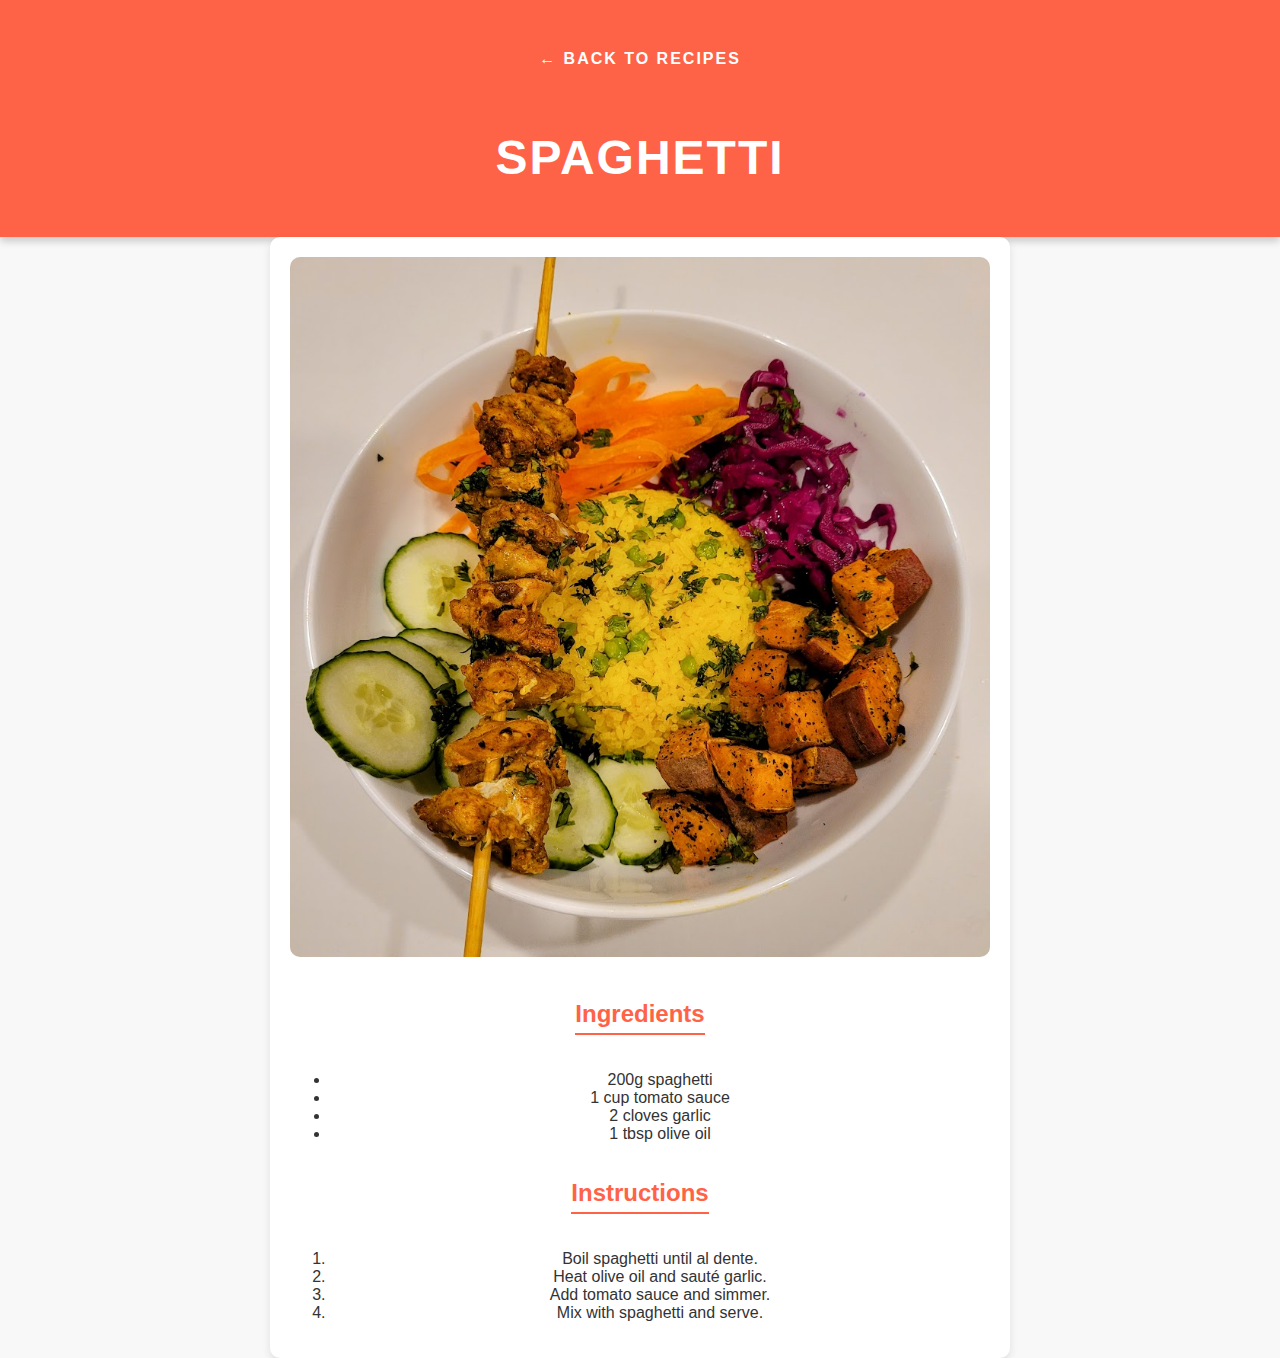
==== recipes/chicken-shawarma-bowl.html @ eb6e4bc2 "fix misspellings" ====
<!DOCTYPE html>
<html lang="en">

<head>
    <meta charset="UTF-8">
    <meta name="viewport" content="width=device-width, initial-scale=1.0">
    <title>Chicken Shawarma Bowl Recipe</title>
    <link rel="stylesheet" href="../style.css">
</head>

<body>
    <header>
        <a href="../index.html" class="back-link">← Back to Recipes</a>
        <h1>Spaghetti</h1>
    </header>

    <main>
        <img src="../images/chicken-shawarma-bowl.jpg" alt="Chicken Shawarma Bowl">
        <h2>Ingredients</h2>
        <ul>
            <li>200g spaghetti</li>
            <li>1 cup tomato sauce</li>
            <li>2 cloves garlic</li>
            <li>1 tbsp olive oil</li>
        </ul>

        <h2>Instructions</h2>
        <ol>
            <li>Boil spaghetti until al dente.</li>
            <li>Heat olive oil and sauté garlic.</li>
            <li>Add tomato sauce and simmer.</li>
            <li>Mix with spaghetti and serve.</li>
        </ol>
    </main>
</body>

</html>
---- style.css ----
/* General Styles */
body {
    font-family: 'Poppins', sans-serif;
    margin: 0;
    padding: 0;
    background: #f8f8f8;
    color: #333;
    text-align: center;
}

/* Header Styling */
header {
    background: #ff6347;
    /* Tomato color */
    color: white;
    padding: 20px;
    font-size: 24px;
    font-weight: bold;
    text-transform: uppercase;
    letter-spacing: 2px;
    box-shadow: 0 4px 8px rgba(0, 0, 0, 0.2);
}

/* Search Bar */
#searchBar {
    width: 80%;
    max-width: 500px;
    padding: 12px;
    margin: 20px auto;
    display: block;
    font-size: 16px;
    border: 2px solid #ddd;
    border-radius: 25px;
    text-align: center;
    outline: none;
    transition: 0.3s;
}

#searchBar:focus {
    border-color: #ff6347;
    box-shadow: 0 0 10px rgba(255, 99, 71, 0.5);
}

/* Recipe Grid */
#recipeGrid {
    display: grid;
    grid-template-columns: repeat(auto-fit, minmax(250px, 1fr));
    gap: 20px;
    padding: 20px;
    max-width: 1000px;
    margin: auto;
}

/* Recipe Cards */
.recipe-item {
    background: white;
    border-radius: 15px;
    overflow: hidden;
    box-shadow: 0 4px 8px rgba(0, 0, 0, 0.1);
    transition: transform 0.3s ease-in-out, box-shadow 0.3s ease-in-out;
    text-decoration: none;
    color: inherit;
}

.recipe-item:hover {
    transform: scale(1.05);
    box-shadow: 0 10px 20px rgba(0, 0, 0, 0.15);
}

.recipe-item img {
    width: 100%;
    height: 180px;
    object-fit: cover;
}

.recipe-item p {
    padding: 15px;
    font-size: 18px;
    font-weight: bold;
}

/* Back Link */
.back-link {
    display: inline-block;
    margin: 20px;
    padding: 10px 15px;
    font-size: 16px;
    color: white;
    background: #ff6347;
    border-radius: 5px;
    text-decoration: none;
    transition: background 0.3s;
}

.back-link:hover {
    background: #e04e3c;
}

/* Recipe Page Styling */
main {
    max-width: 700px;
    margin: auto;
    background: white;
    padding: 20px;
    border-radius: 10px;
    box-shadow: 0 4px 8px rgba(0, 0, 0, 0.1);
}

main img {
    width: 100%;
    border-radius: 10px;
    margin-bottom: 20px;
}

h2 {
    color: #ff6347;
    border-bottom: 2px solid #ff6347;
    padding-bottom: 5px;
    display: inline-block;
}

/* Responsive */
@media (max-width: 768px) {
    #searchBar {
        width: 90%;
    }

    #recipeGrid {
        grid-template-columns: repeat(auto-fit, minmax(180px, 1fr));
    }
}

/* Navigation Bar */
nav {
    background: #ff6347;
    display: flex;
    justify-content: space-between;
    align-items: center;
    padding: 15px 20px;
    box-shadow: 0 4px 8px rgba(0, 0, 0, 0.2);
}

nav .logo {
    font-size: 24px;
    font-weight: bold;
    color: white;
}

nav ul {
    list-style: none;
    margin: 0;
    padding: 0;
    display: flex;
}

nav ul li {
    margin: 0 15px;
}

nav ul li a {
    text-decoration: none;
    color: white;
    font-size: 18px;
    transition: color 0.3s;
}

nav ul li a:hover {
    color: #333;
}

/* Responsive Navbar */
@media (max-width: 768px) {
    nav {
        flex-direction: column;
        text-align: center;
    }

    nav ul {
        flex-direction: column;
        padding-top: 10px;
    }

    nav ul li {
        margin: 5px 0;
    }
}
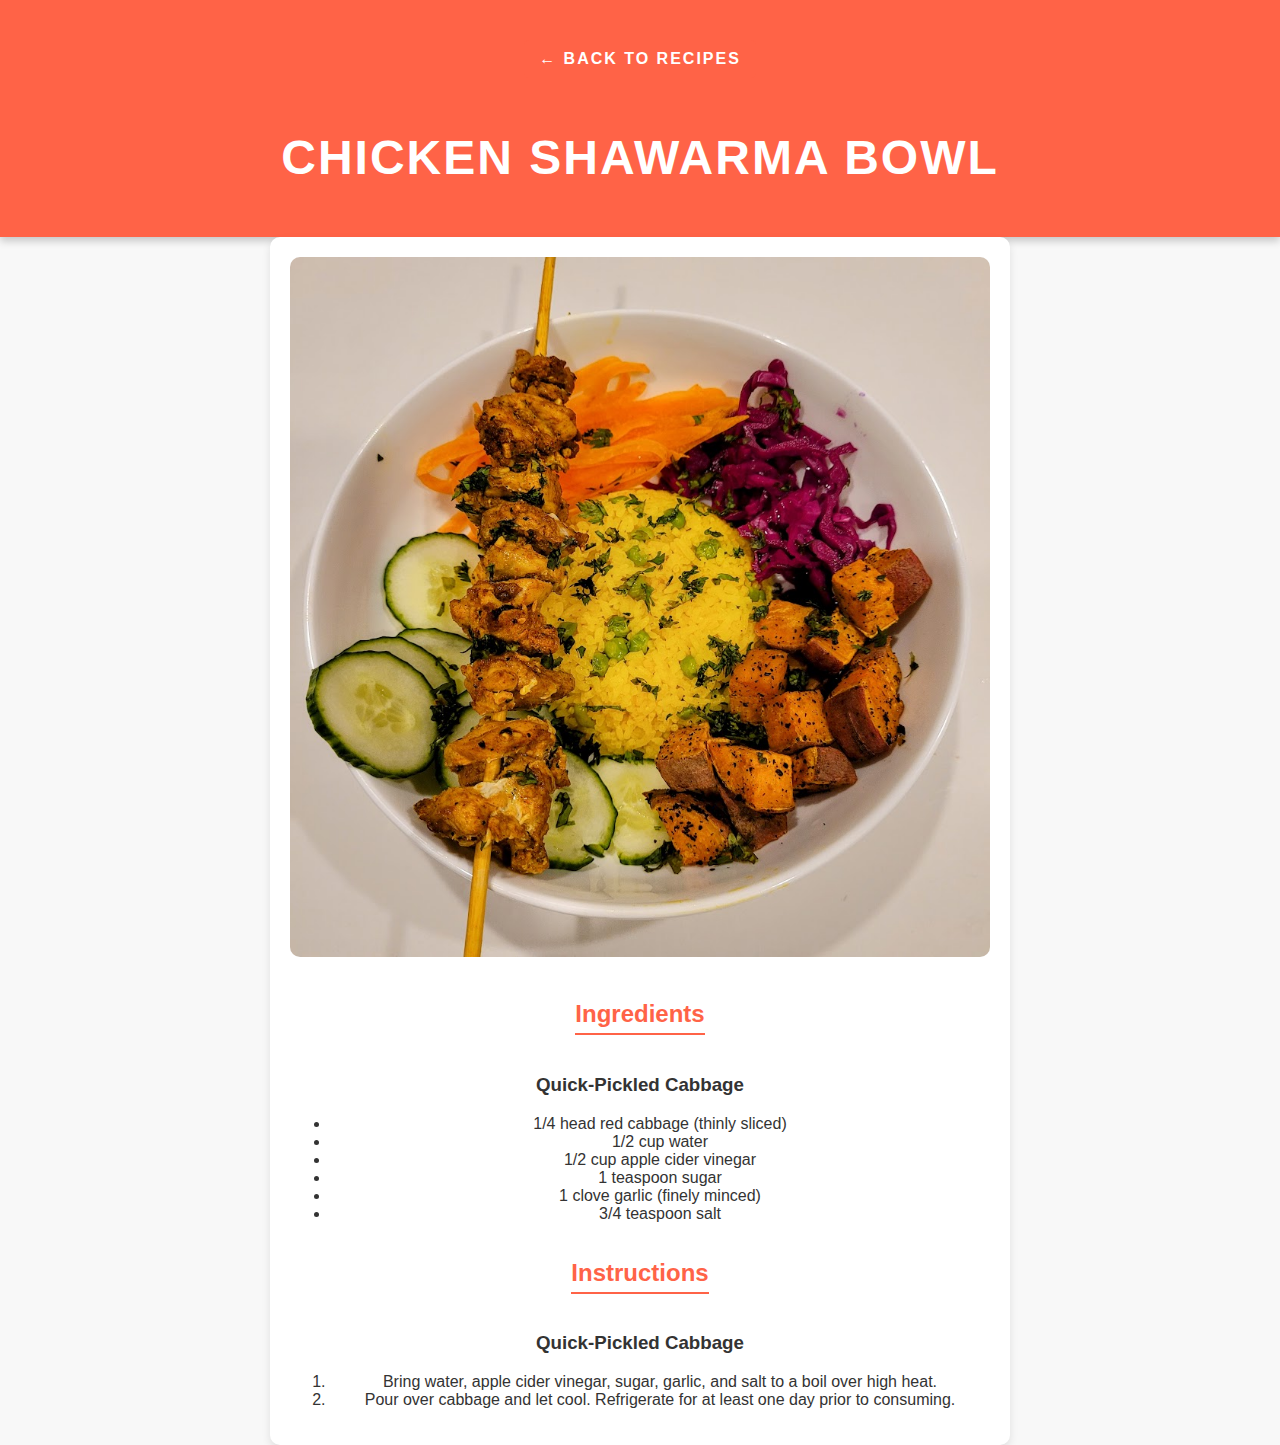
==== commit b75be4fa: "add cabbage" ====
--- a/recipes/chicken-shawarma-bowl.html
+++ b/recipes/chicken-shawarma-bowl.html
@@ -11,25 +11,27 @@
 <body>
     <header>
         <a href="../index.html" class="back-link">← Back to Recipes</a>
-        <h1>Spaghetti</h1>
+        <h1>Chicken Shawarma Bowl</h1>
     </header>
 
     <main>
         <img src="../images/chicken-shawarma-bowl.jpg" alt="Chicken Shawarma Bowl">
         <h2>Ingredients</h2>
+        <h3>Quick-Pickled Cabbage</h3>
         <ul>
-            <li>200g spaghetti</li>
-            <li>1 cup tomato sauce</li>
-            <li>2 cloves garlic</li>
-            <li>1 tbsp olive oil</li>
+            <li>1/4 head red cabbage (thinly sliced)</li>
+            <li>1/2 cup water</li>
+            <li>1/2 cup apple cider vinegar</li>
+            <li>1 teaspoon sugar</li>
+            <li>1 clove garlic (finely minced)</li>
+            <li>3/4 teaspoon salt</li>
         </ul>
 
         <h2>Instructions</h2>
+        <h3>Quick-Pickled Cabbage</h3>
         <ol>
-            <li>Boil spaghetti until al dente.</li>
-            <li>Heat olive oil and sauté garlic.</li>
-            <li>Add tomato sauce and simmer.</li>
-            <li>Mix with spaghetti and serve.</li>
+            <li>Bring water, apple cider vinegar, sugar, garlic, and salt to a boil over high heat.</li>
+            <li>Pour over cabbage and let cool. Refrigerate for at least one day prior to consuming.</li>
         </ol>
     </main>
 </body>
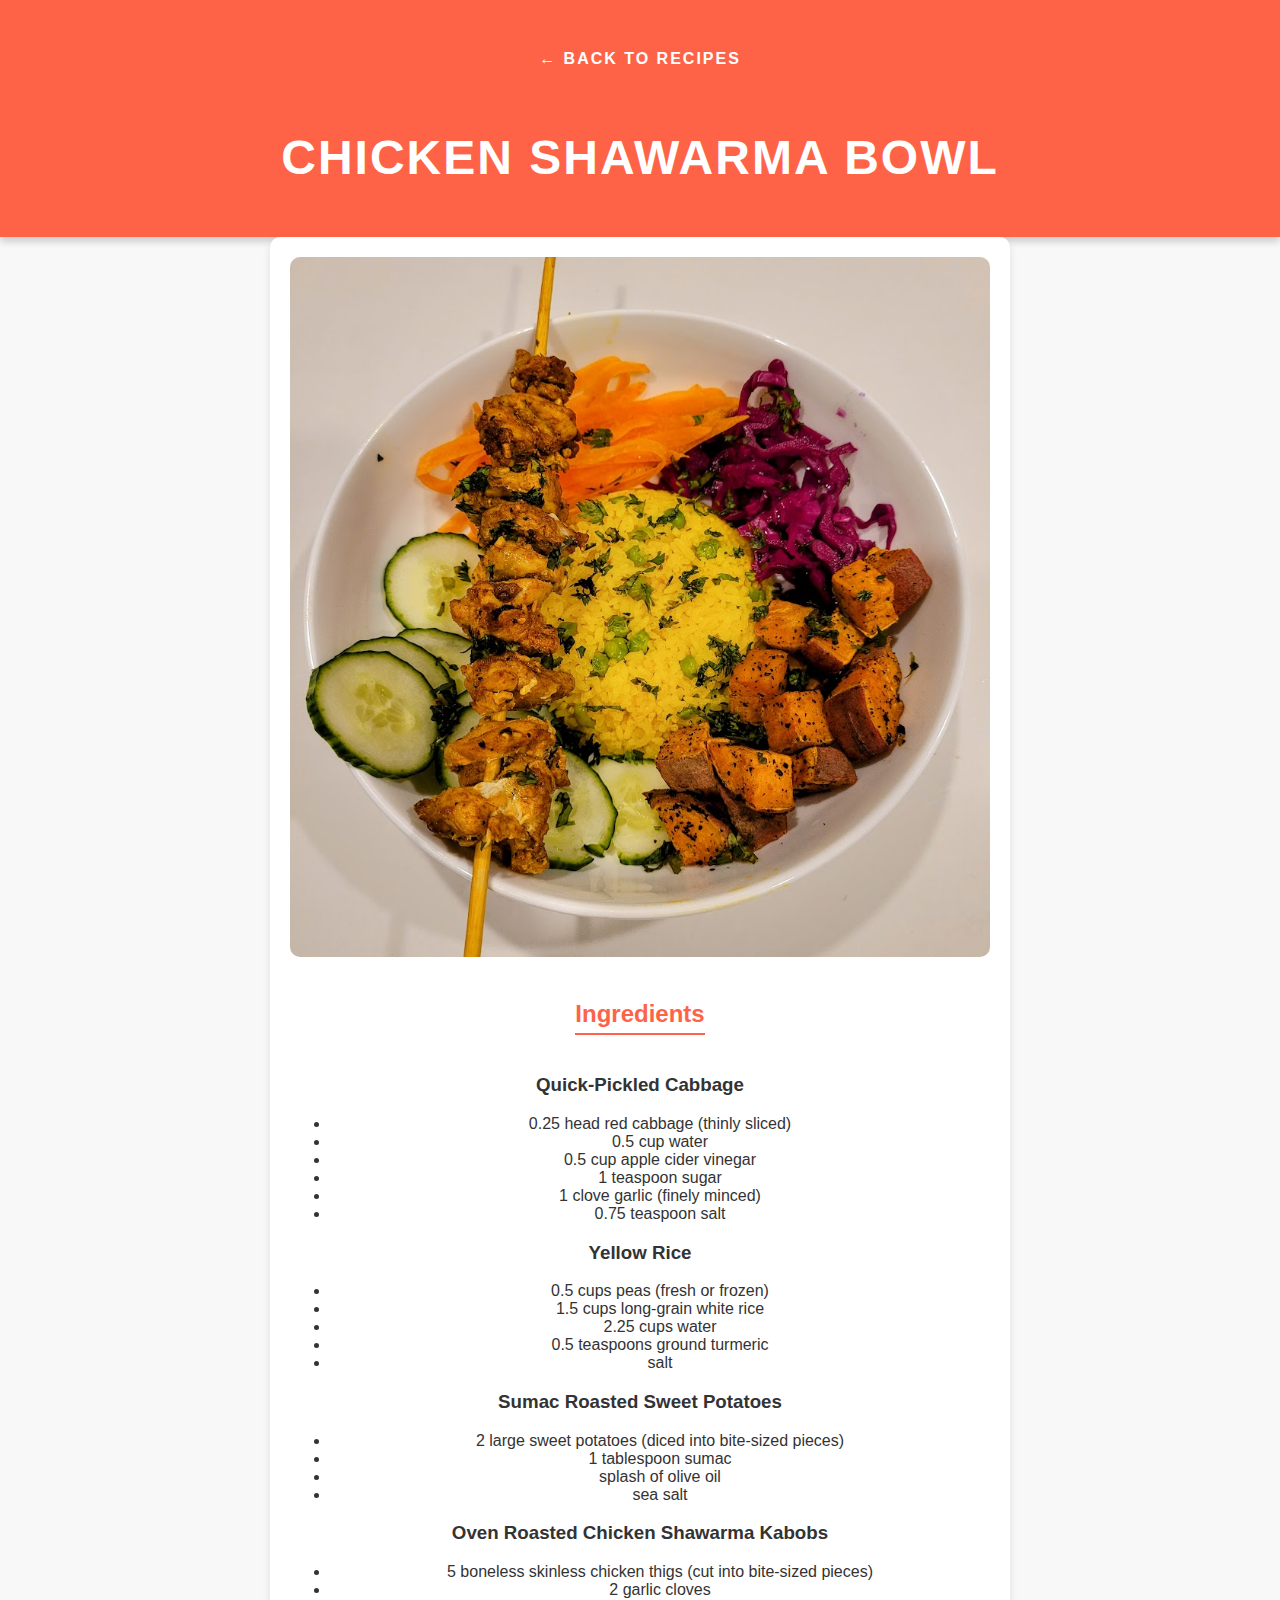
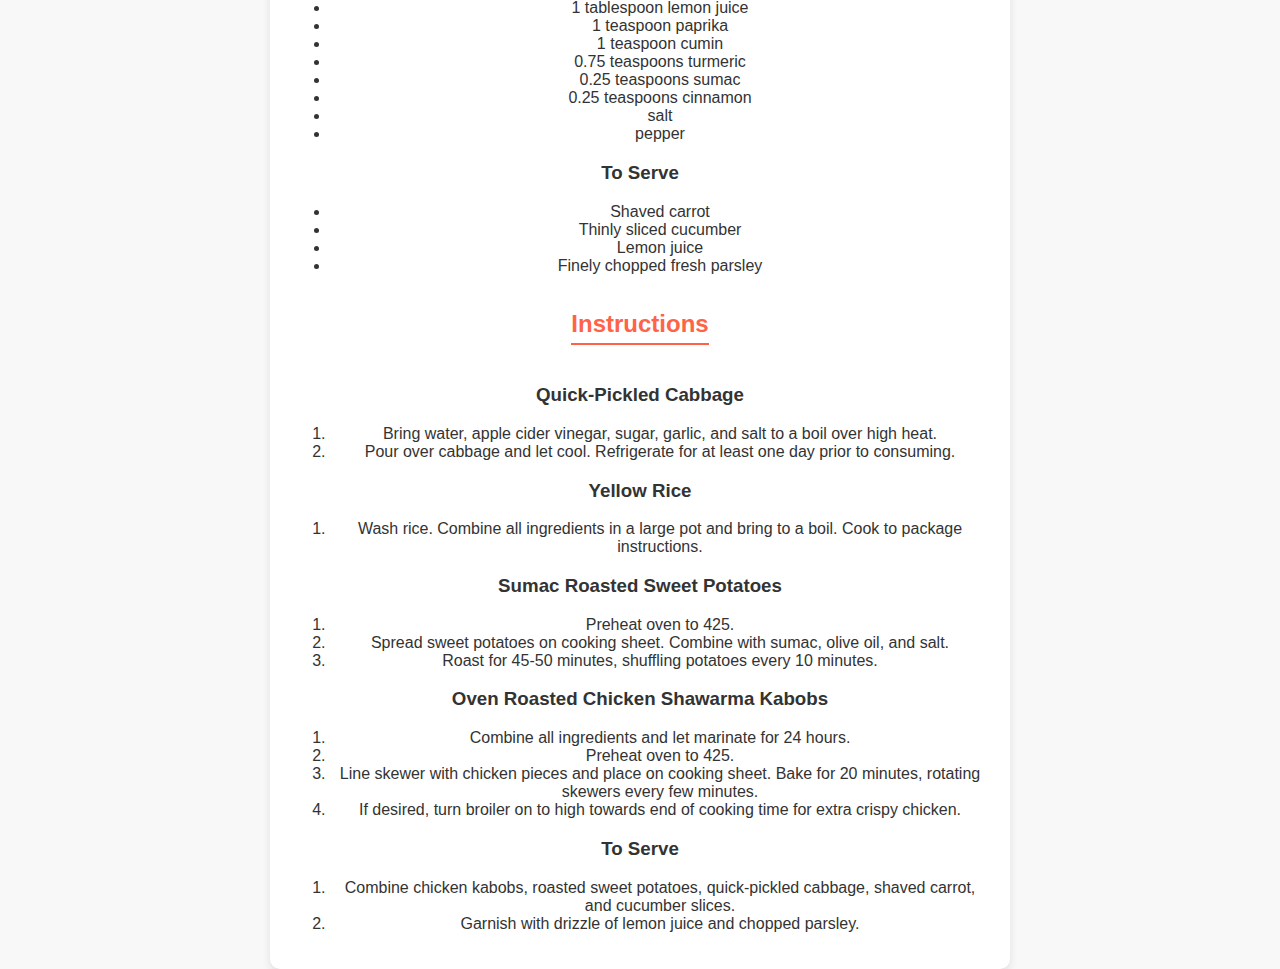
==== commit 4a4789af: "add recipe details" ====
--- a/recipes/chicken-shawarma-bowl.html
+++ b/recipes/chicken-shawarma-bowl.html
@@ -19,12 +19,47 @@
         <h2>Ingredients</h2>
         <h3>Quick-Pickled Cabbage</h3>
         <ul>
-            <li>1/4 head red cabbage (thinly sliced)</li>
-            <li>1/2 cup water</li>
-            <li>1/2 cup apple cider vinegar</li>
+            <li>0.25 head red cabbage (thinly sliced)</li>
+            <li>0.5 cup water</li>
+            <li>0.5 cup apple cider vinegar</li>
             <li>1 teaspoon sugar</li>
             <li>1 clove garlic (finely minced)</li>
-            <li>3/4 teaspoon salt</li>
+            <li>0.75 teaspoon salt</li>
+        </ul>
+        <h3>Yellow Rice</h3>
+        <ul>
+            <li>0.5 cups peas (fresh or frozen)</li>
+            <li>1.5 cups long-grain white rice</li>
+            <li>2.25 cups water</li>
+            <li>0.5 teaspoons ground turmeric</li>
+            <li>salt</li>
+        </ul>
+        <h3>Sumac Roasted Sweet Potatoes</h3>
+        <ul>
+            <li>2 large sweet potatoes (diced into bite-sized pieces)</li>
+            <li>1 tablespoon sumac</li>
+            <li>splash of olive oil</li>
+            <li>sea salt</li>
+        </ul>
+        <h3>Oven Roasted Chicken Shawarma Kabobs</h3>
+        <ul>
+            <li>5 boneless skinless chicken thigs (cut into bite-sized pieces)</li>
+            <li>2 garlic cloves</li>
+            <li>1 tablespoon lemon juice</li>
+            <li>1 teaspoon paprika</li>
+            <li>1 teaspoon cumin</li>
+            <li>0.75 teaspoons turmeric</li>
+            <li>0.25 teaspoons sumac</li>
+            <li>0.25 teaspoons cinnamon</li>
+            <li>salt</li>
+            <li>pepper</li>
+        </ul>
+        <h3>To Serve</h3>
+        <ul>
+            <li>Shaved carrot</li>
+            <li>Thinly sliced cucumber</li>
+            <li>Lemon juice</li>
+            <li>Finely chopped fresh parsley</li>
         </ul>
 
         <h2>Instructions</h2>
@@ -33,6 +68,28 @@
             <li>Bring water, apple cider vinegar, sugar, garlic, and salt to a boil over high heat.</li>
             <li>Pour over cabbage and let cool. Refrigerate for at least one day prior to consuming.</li>
         </ol>
+        <h3>Yellow Rice</h3>
+        <ol>
+            <li>Wash rice. Combine all ingredients in a large pot and bring to a boil. Cook to package instructions.</li>
+        </ol>
+        <h3>Sumac Roasted Sweet Potatoes</h3>
+        <ol>
+            <li>Preheat oven to 425.</li>
+            <li>Spread sweet potatoes on cooking sheet. Combine with sumac, olive oil, and salt.</li>
+            <li>Roast for 45-50 minutes, shuffling potatoes every 10 minutes.</li>
+        </ol>
+        <h3>Oven Roasted Chicken Shawarma Kabobs</h3>
+        <ol>
+            <li>Combine all ingredients and let marinate for 24 hours.</li>
+            <li>Preheat oven to 425.</li>
+            <li>Line skewer with chicken pieces and place on cooking sheet. Bake for 20 minutes, rotating skewers every few minutes.</li>
+            <li>If desired, turn broiler on to high towards end of cooking time for extra crispy chicken.</li>
+        </ol>
+        <h3>To Serve</h3>
+        <ol>
+            <li>Combine chicken kabobs, roasted sweet potatoes, quick-pickled cabbage, shaved carrot, and cucumber slices.</li>
+            <li>Garnish with drizzle of lemon juice and chopped parsley.</li>
+        </ol>
     </main>
 </body>
 
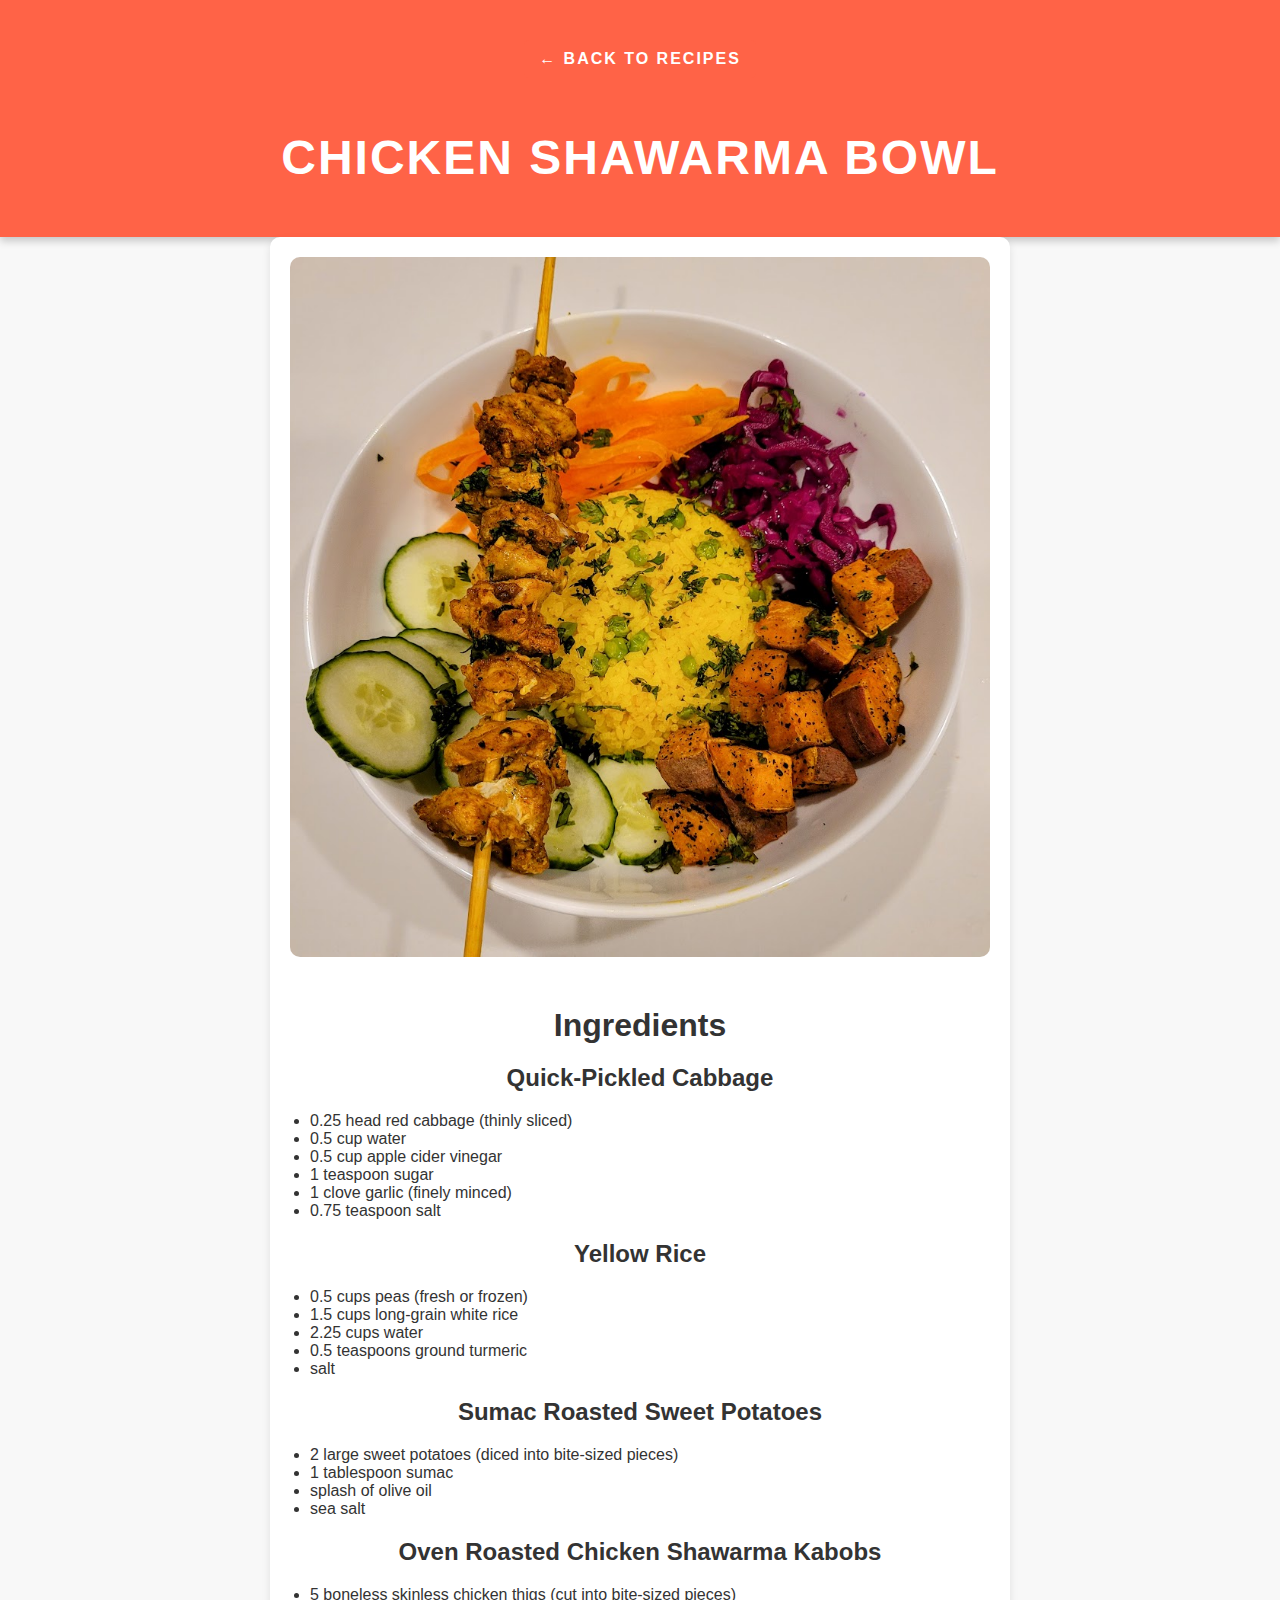
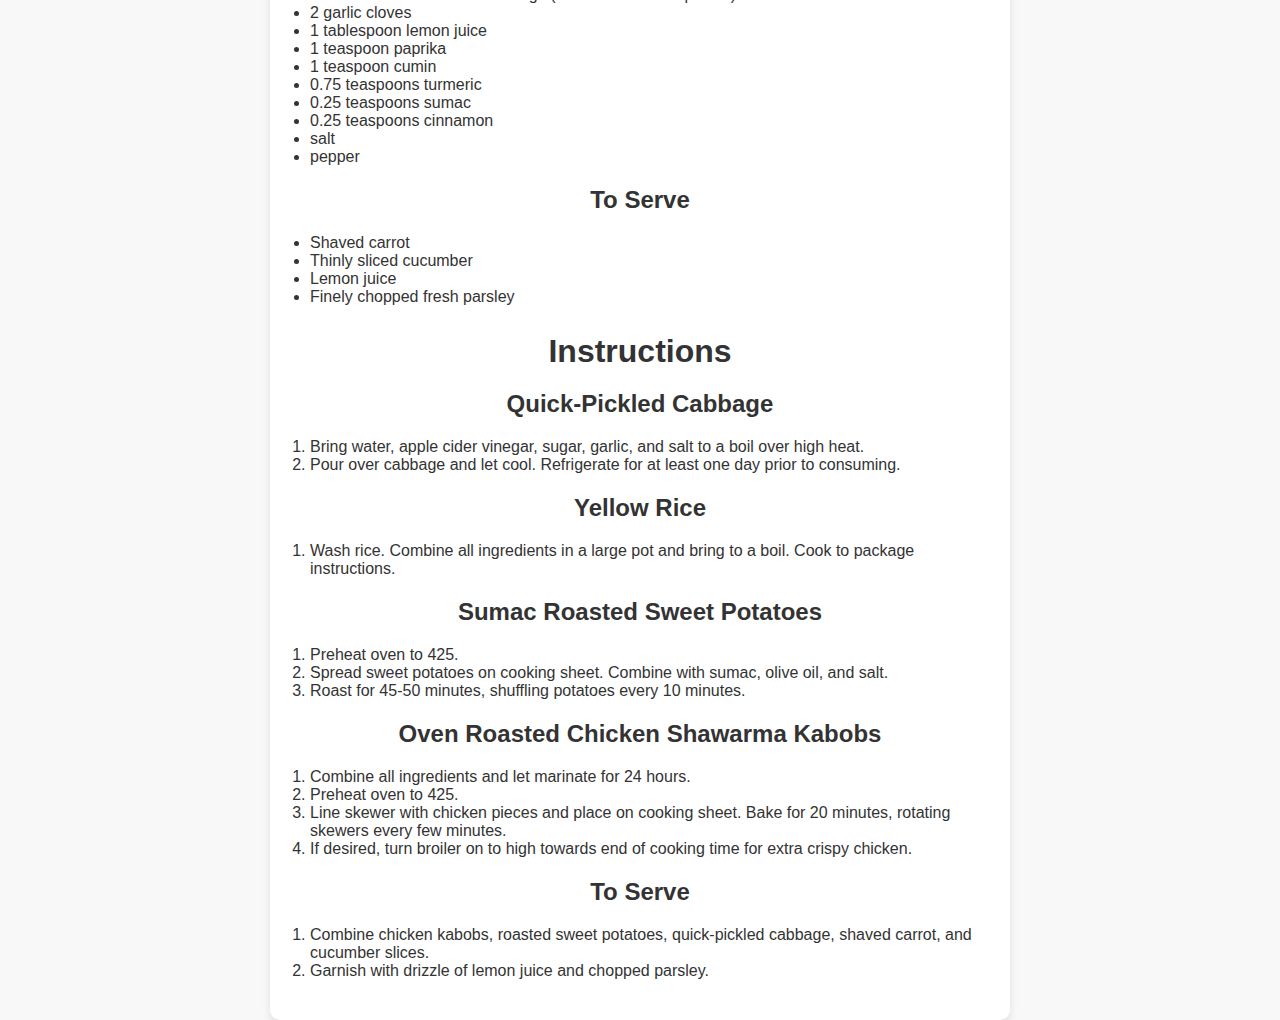
==== commit 4c11ec5d: "add some styling" ====
--- a/recipes/chicken-shawarma-bowl.html
+++ b/recipes/chicken-shawarma-bowl.html
@@ -18,7 +18,7 @@
         <img src="../images/chicken-shawarma-bowl.jpg" alt="Chicken Shawarma Bowl">
         <h2>Ingredients</h2>
         <h3>Quick-Pickled Cabbage</h3>
-        <ul>
+        <ul class="ingredients">
             <li>0.25 head red cabbage (thinly sliced)</li>
             <li>0.5 cup water</li>
             <li>0.5 cup apple cider vinegar</li>
@@ -27,7 +27,7 @@
             <li>0.75 teaspoon salt</li>
         </ul>
         <h3>Yellow Rice</h3>
-        <ul>
+        <ul class="ingredients">
             <li>0.5 cups peas (fresh or frozen)</li>
             <li>1.5 cups long-grain white rice</li>
             <li>2.25 cups water</li>
@@ -35,14 +35,14 @@
             <li>salt</li>
         </ul>
         <h3>Sumac Roasted Sweet Potatoes</h3>
-        <ul>
+        <ul class="ingredients">
             <li>2 large sweet potatoes (diced into bite-sized pieces)</li>
             <li>1 tablespoon sumac</li>
             <li>splash of olive oil</li>
             <li>sea salt</li>
         </ul>
         <h3>Oven Roasted Chicken Shawarma Kabobs</h3>
-        <ul>
+        <ul class="ingredients">
             <li>5 boneless skinless chicken thigs (cut into bite-sized pieces)</li>
             <li>2 garlic cloves</li>
             <li>1 tablespoon lemon juice</li>
@@ -55,7 +55,7 @@
             <li>pepper</li>
         </ul>
         <h3>To Serve</h3>
-        <ul>
+        <ul class="ingredients">
             <li>Shaved carrot</li>
             <li>Thinly sliced cucumber</li>
             <li>Lemon juice</li>
@@ -64,29 +64,29 @@
 
         <h2>Instructions</h2>
         <h3>Quick-Pickled Cabbage</h3>
-        <ol>
+        <ol class="instructions">
             <li>Bring water, apple cider vinegar, sugar, garlic, and salt to a boil over high heat.</li>
             <li>Pour over cabbage and let cool. Refrigerate for at least one day prior to consuming.</li>
         </ol>
         <h3>Yellow Rice</h3>
-        <ol>
+        <ol class="instructions">
             <li>Wash rice. Combine all ingredients in a large pot and bring to a boil. Cook to package instructions.</li>
         </ol>
         <h3>Sumac Roasted Sweet Potatoes</h3>
-        <ol>
+        <ol class="instructions">
             <li>Preheat oven to 425.</li>
             <li>Spread sweet potatoes on cooking sheet. Combine with sumac, olive oil, and salt.</li>
             <li>Roast for 45-50 minutes, shuffling potatoes every 10 minutes.</li>
         </ol>
         <h3>Oven Roasted Chicken Shawarma Kabobs</h3>
-        <ol>
+        <ol class="instructions">
             <li>Combine all ingredients and let marinate for 24 hours.</li>
             <li>Preheat oven to 425.</li>
             <li>Line skewer with chicken pieces and place on cooking sheet. Bake for 20 minutes, rotating skewers every few minutes.</li>
             <li>If desired, turn broiler on to high towards end of cooking time for extra crispy chicken.</li>
         </ol>
         <h3>To Serve</h3>
-        <ol>
+        <ol class="instructions">
             <li>Combine chicken kabobs, roasted sweet potatoes, quick-pickled cabbage, shaved carrot, and cucumber slices.</li>
             <li>Garnish with drizzle of lemon juice and chopped parsley.</li>
         </ol>
--- a/style.css
+++ b/style.css
@@ -112,11 +112,35 @@
     margin-bottom: 20px;
 }
 
+/* Style for the ingredients list */
+.ingredients {
+    text-align: left;
+    margin: 20px 0;
+    padding-left: 20px;
+    /* Optional: Adds padding to the left */
+}
+
+/* Style for the instructions list */
+.instructions {
+    text-align: left;
+    margin: 20px 0;
+    padding-left: 20px;
+    /* Optional: Adds padding to the left */
+}
+
+/* Optional: Styling for the recipe title */
 h2 {
-    color: #ff6347;
-    border-bottom: 2px solid #ff6347;
-    padding-bottom: 5px;
-    display: inline-block;
+    text-align: center;
+    /* You can adjust this based on your design */
+    font-size: 2em;
+    margin-bottom: 20px;
+}
+
+/* Optional: Styling for the headings */
+h3 {
+    font-size: 1.5em;
+    margin-top: 20px;
+    margin-bottom: 10px;
 }
 
 /* Responsive */
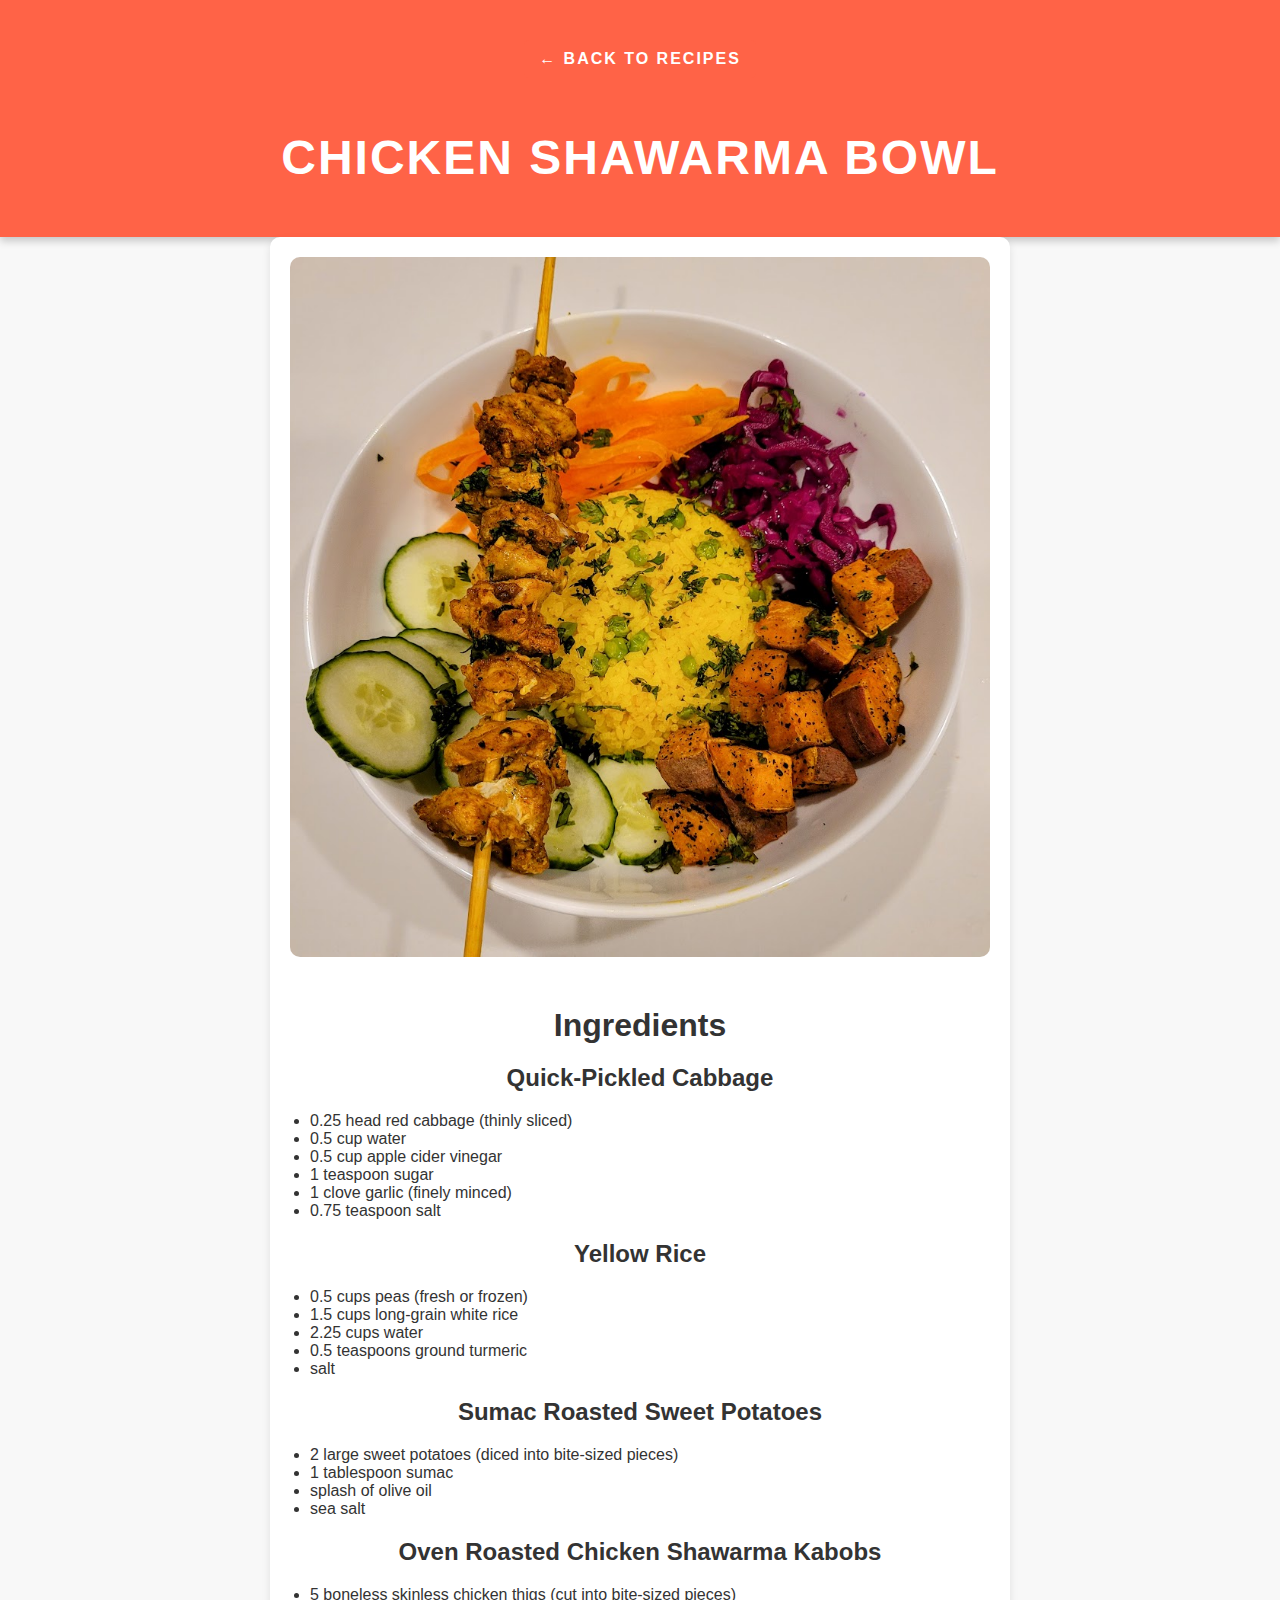
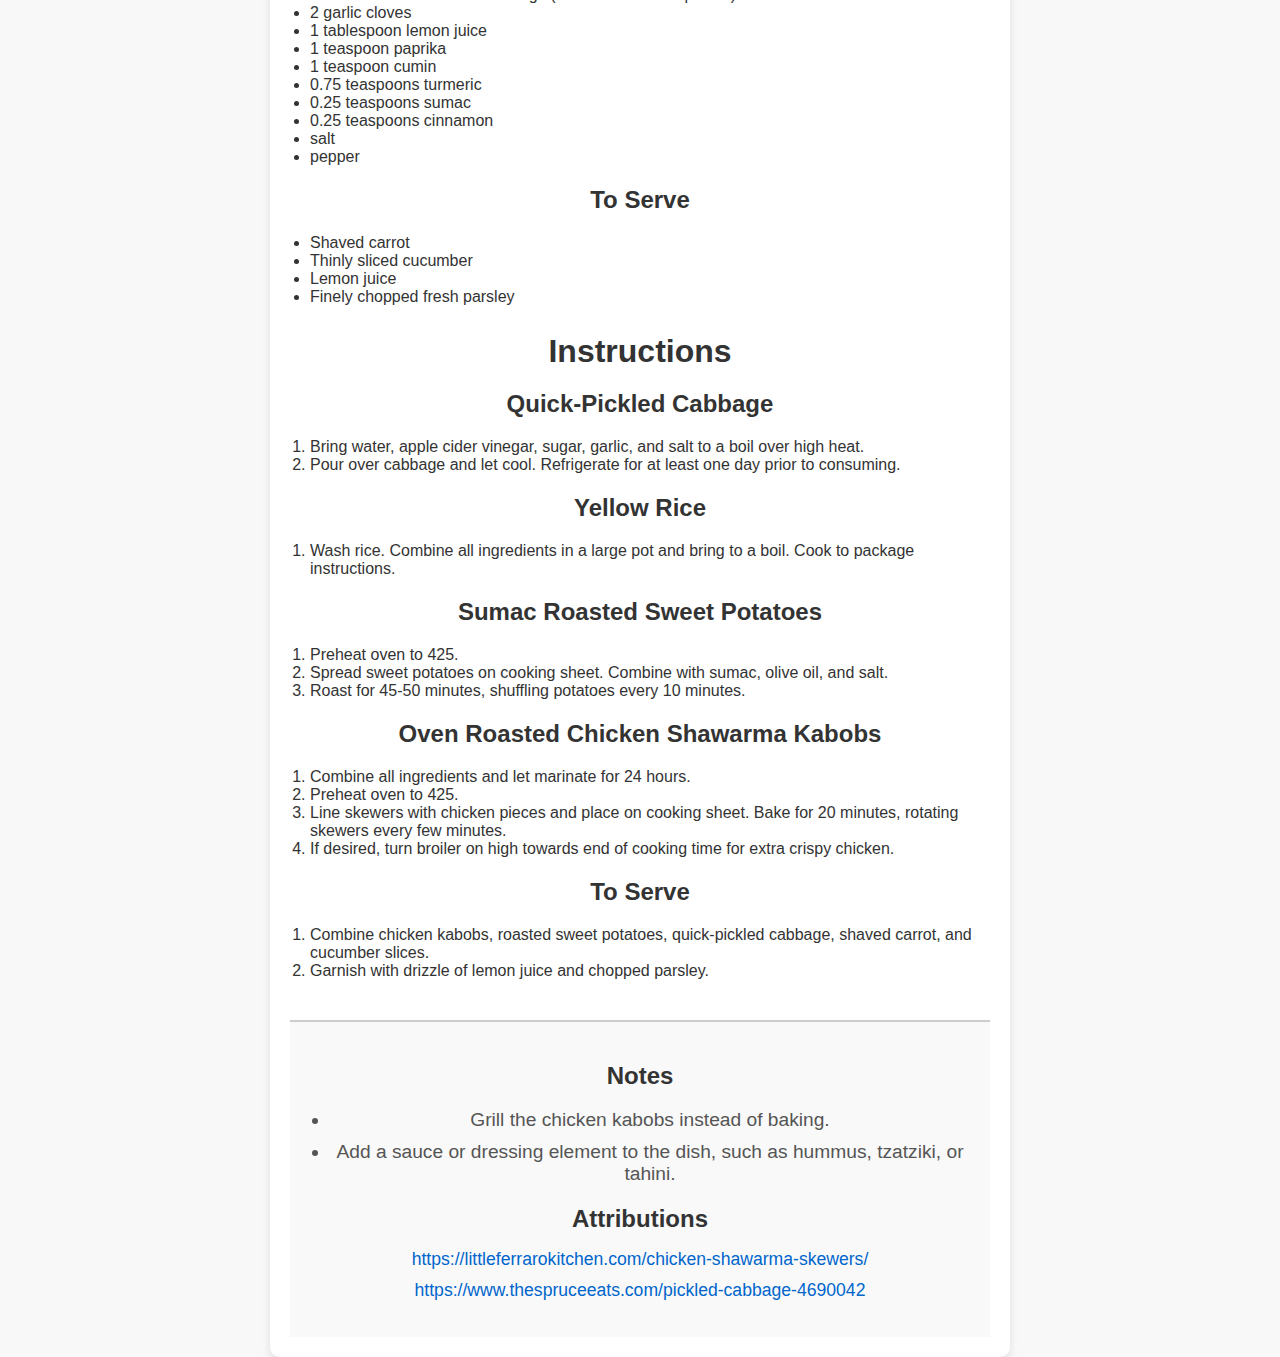
==== commit c902f63d: "add footer section" ====
--- a/recipes/chicken-shawarma-bowl.html
+++ b/recipes/chicken-shawarma-bowl.html
@@ -82,14 +82,28 @@
         <ol class="instructions">
             <li>Combine all ingredients and let marinate for 24 hours.</li>
             <li>Preheat oven to 425.</li>
-            <li>Line skewer with chicken pieces and place on cooking sheet. Bake for 20 minutes, rotating skewers every few minutes.</li>
-            <li>If desired, turn broiler on to high towards end of cooking time for extra crispy chicken.</li>
+            <li>Line skewers with chicken pieces and place on cooking sheet. Bake for 20 minutes, rotating skewers every few minutes.</li>
+            <li>If desired, turn broiler on high towards end of cooking time for extra crispy chicken.</li>
         </ol>
         <h3>To Serve</h3>
         <ol class="instructions">
             <li>Combine chicken kabobs, roasted sweet potatoes, quick-pickled cabbage, shaved carrot, and cucumber slices.</li>
             <li>Garnish with drizzle of lemon juice and chopped parsley.</li>
         </ol>
+
+        <section class="recipe-footer">
+            <h3>Notes</h3>
+            <ul class="tips-list">
+                <li>Grill the chicken kabobs instead of baking.</li>
+                <li>Add a sauce or dressing element to the dish, such as hummus, tzatziki, or tahini.</li>
+            </ul>
+        
+            <h3>Attributions</h3>
+            <ul class="attributions">
+                <li><a href="https://littleferrarokitchen.com/chicken-shawarma-skewers/">https://littleferrarokitchen.com/chicken-shawarma-skewers/</a></li>
+                <li><a href="https://www.thespruceeats.com/pickled-cabbage-4690042">https://www.thespruceeats.com/pickled-cabbage-4690042</a></li>
+            </ul>
+        </section>
     </main>
 </body>
 
--- a/style.css
+++ b/style.css
@@ -207,4 +207,66 @@
     nav ul li {
         margin: 5px 0;
     }
+}
+
+/* General styling for the footer section */
+.recipe-footer {
+    margin-top: 40px;
+    padding: 20px;
+    background-color: #f9f9f9;
+    /* Light background color for distinction */
+    border-top: 2px solid #ccc;
+    /* Optional border to separate from the rest of the page */
+}
+
+/* Styling for the Notes section */
+.recipe-footer h3 {
+    font-size: 1.5em;
+    color: #333;
+    margin-bottom: 10px;
+}
+
+.recipe-footer p {
+    font-size: 1.2em;
+    color: #666;
+    line-height: 1.5;
+}
+
+/* Styling for the Attributions section */
+.attributions {
+    list-style-type: none;
+    /* Remove default bullets */
+    padding-left: 0;
+}
+
+.attributions li {
+    font-size: 1.1em;
+    color: #333;
+    margin-bottom: 10px;
+}
+
+.attributions a {
+    color: #0066cc;
+    /* Blue color for links */
+    text-decoration: none;
+}
+
+.attributions a:hover {
+    text-decoration: underline;
+    /* Underline on hover */
+}
+
+/* Styling for the Tips list */
+.tips-list {
+    list-style-type: disc;
+    /* Adds bullet points */
+    padding-left: 20px;
+    /* Adds indentation to the list */
+    font-size: 1.2em;
+    color: #555;
+}
+
+.tips-list li {
+    margin-bottom: 10px;
+    /* Space between each list item */
 }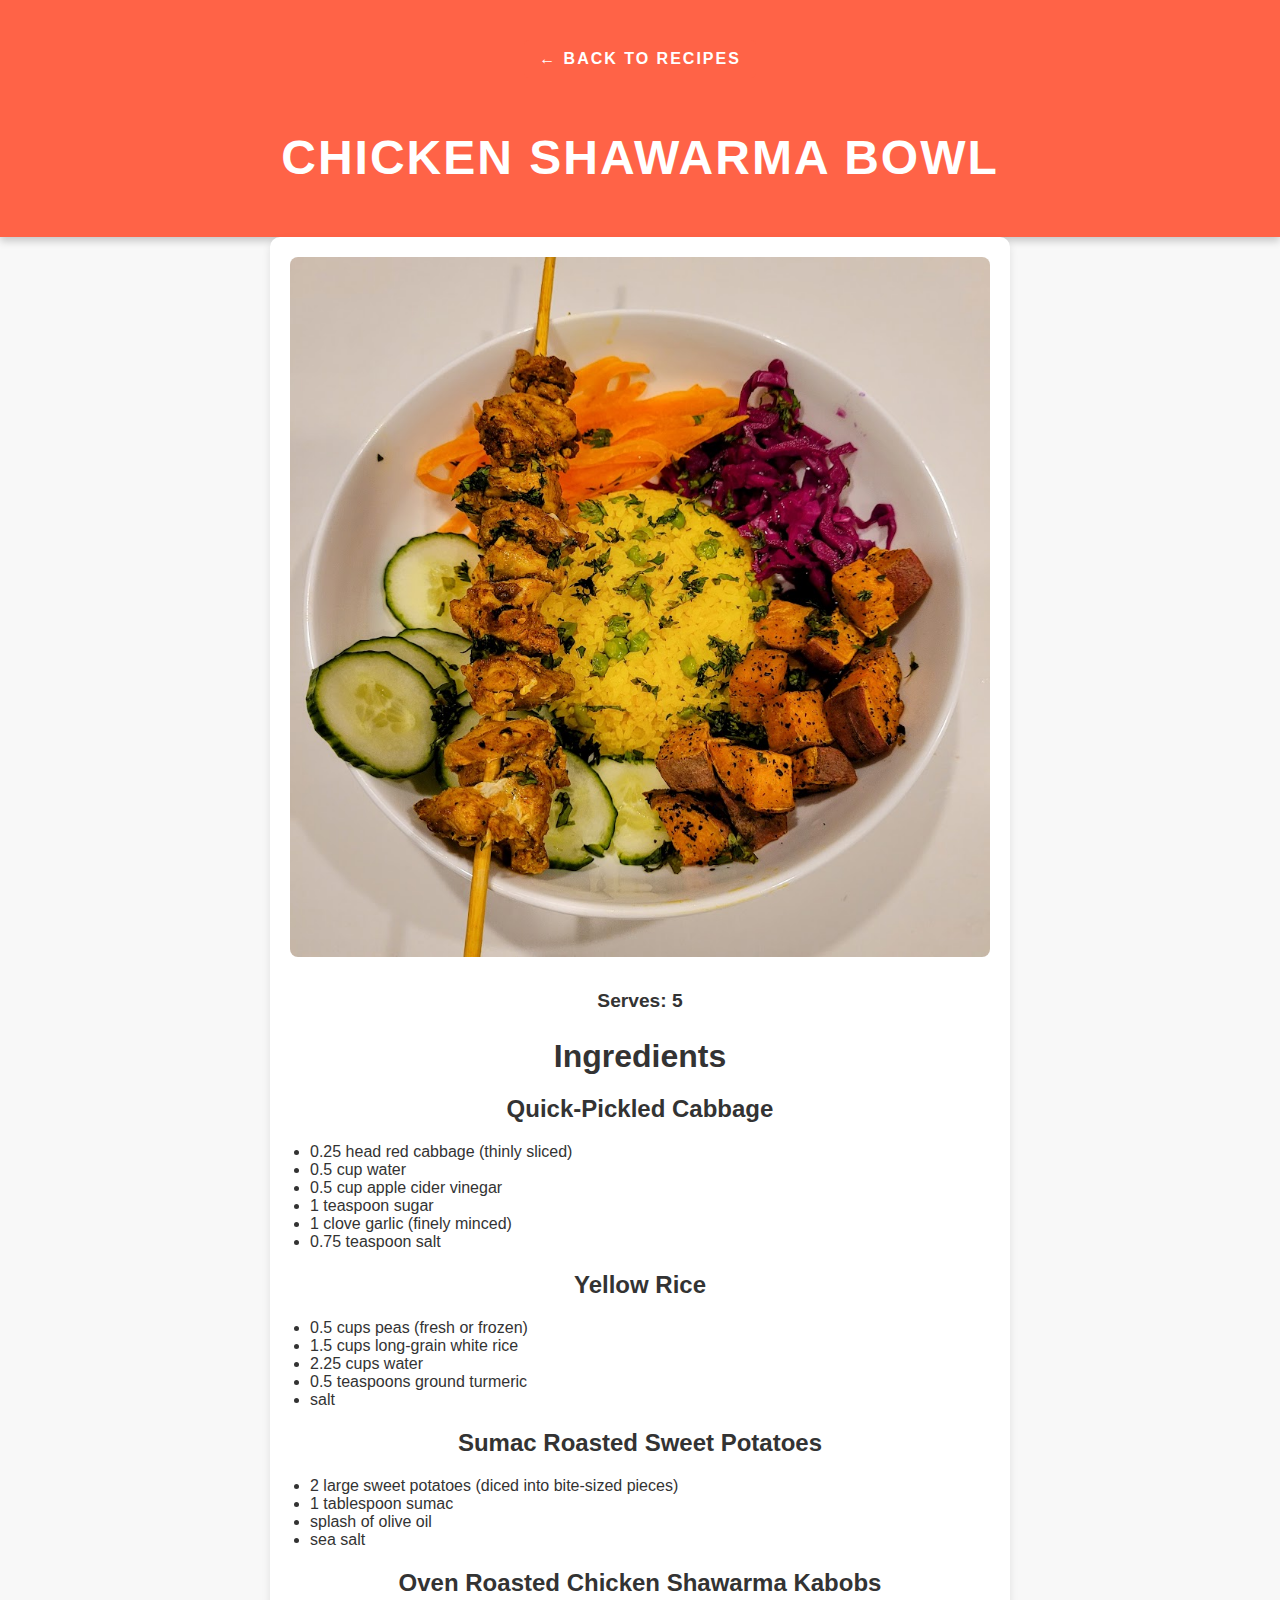
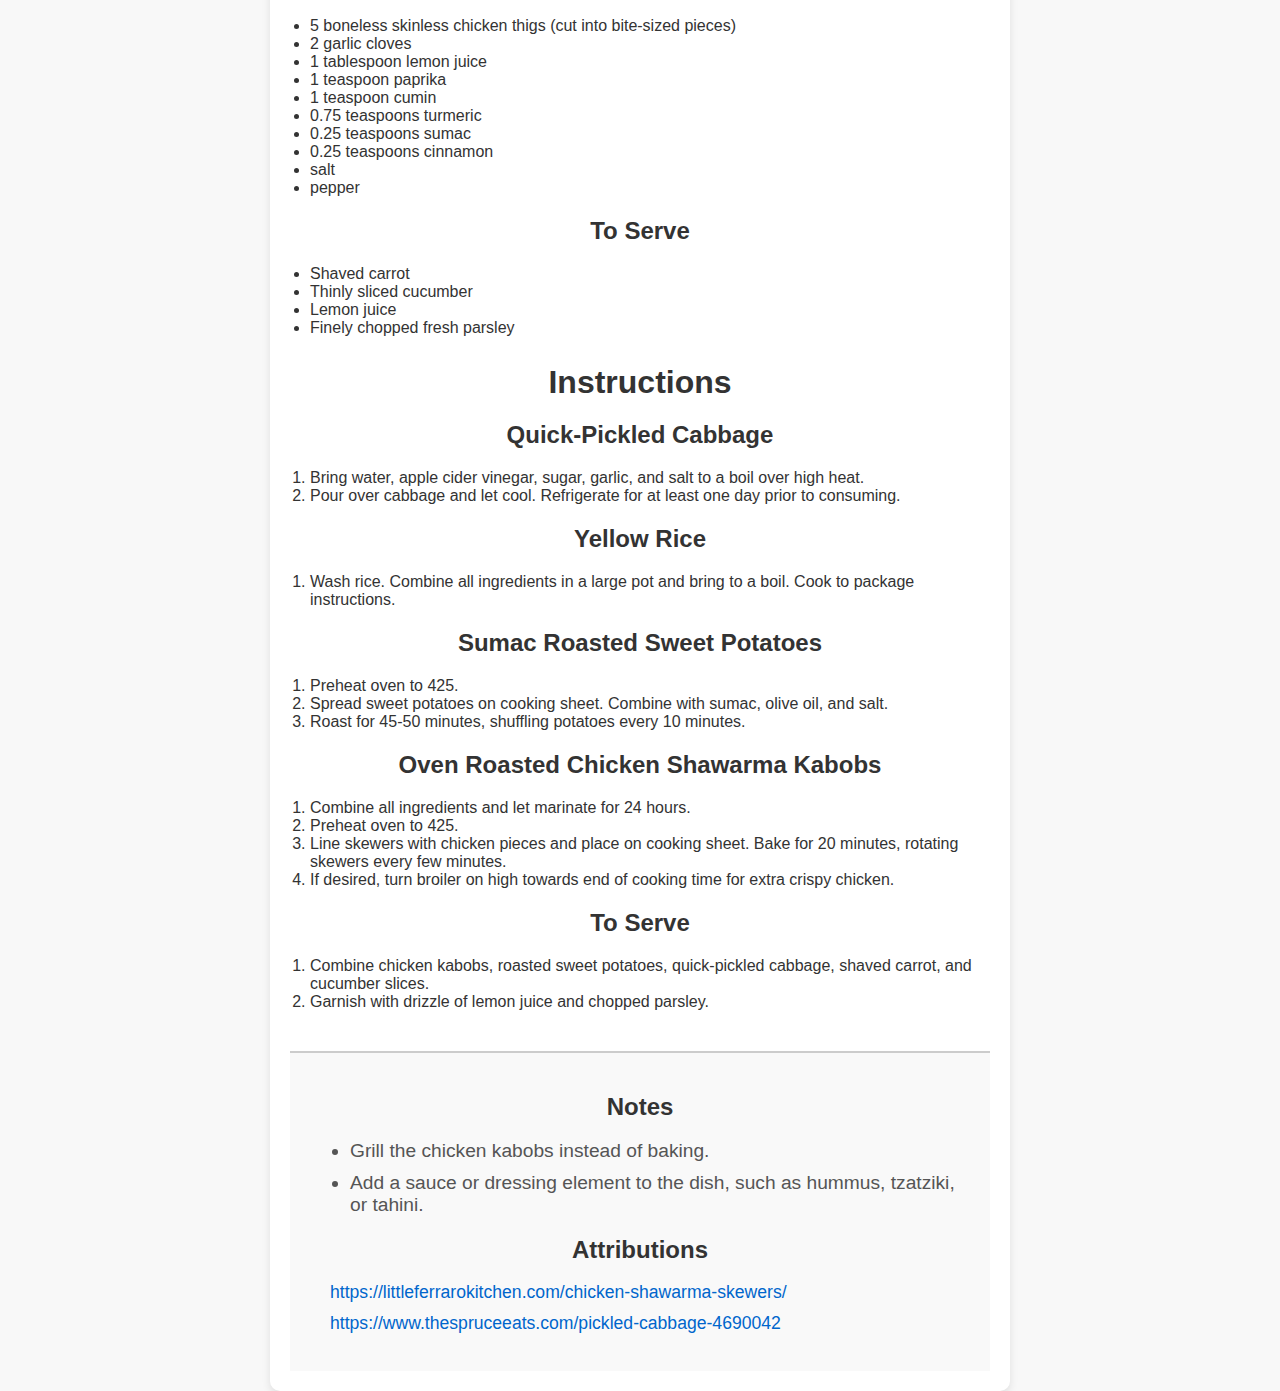
==== commit c98a2c32: "add servings" ====
--- a/recipes/chicken-shawarma-bowl.html
+++ b/recipes/chicken-shawarma-bowl.html
@@ -15,7 +15,10 @@
     </header>
 
     <main>
-        <img src="../images/chicken-shawarma-bowl.jpg" alt="Chicken Shawarma Bowl">
+        <img src="../images/chicken-shawarma-bowl.jpg" class="recipe-image">
+
+        <p class="servings">Serves: 5</p>
+
         <h2>Ingredients</h2>
         <h3>Quick-Pickled Cabbage</h3>
         <ul class="ingredients">
--- a/style.css
+++ b/style.css
@@ -214,46 +214,25 @@
     margin-top: 40px;
     padding: 20px;
     background-color: #f9f9f9;
-    /* Light background color for distinction */
     border-top: 2px solid #ccc;
-    /* Optional border to separate from the rest of the page */
-}
-
-/* Styling for the Notes section */
+}
+
+/* Styling for the Notes section title */
 .recipe-footer h3 {
     font-size: 1.5em;
     color: #333;
     margin-bottom: 10px;
-}
-
-.recipe-footer p {
-    font-size: 1.2em;
-    color: #666;
-    line-height: 1.5;
-}
-
-/* Styling for the Attributions section */
-.attributions {
-    list-style-type: none;
-    /* Remove default bullets */
-    padding-left: 0;
-}
-
-.attributions li {
-    font-size: 1.1em;
-    color: #333;
-    margin-bottom: 10px;
-}
-
-.attributions a {
-    color: #0066cc;
-    /* Blue color for links */
-    text-decoration: none;
-}
-
-.attributions a:hover {
-    text-decoration: underline;
-    /* Underline on hover */
+    text-align: center;
+    /* Keeps the title centered */
+}
+
+/* Left-justify the text in Notes (only the content, not the title) */
+.recipe-footer p,
+.recipe-footer ul {
+    text-align: left;
+    /* Left-align the text and lists */
+    margin-left: 20px;
+    /* Optional: Adds indentation to the left */
 }
 
 /* Styling for the Tips list */
@@ -269,4 +248,62 @@
 .tips-list li {
     margin-bottom: 10px;
     /* Space between each list item */
+}
+
+/* Styling for the Attributions section title */
+.recipe-footer h4 {
+    font-size: 1.5em;
+    color: #333;
+    margin-top: 20px;
+    margin-bottom: 10px;
+    text-align: center;
+    /* Keeps the title centered */
+}
+
+/* Left-justify the text in Attributions (only the content, not the title) */
+.attributions {
+    list-style-type: none;
+    /* No bullets */
+    padding-left: 0;
+    font-size: 1.1em;
+    color: #333;
+    text-align: left;
+    /* Left-align the list items */
+}
+
+.attributions li {
+    margin-bottom: 10px;
+}
+
+.attributions a {
+    color: #0066cc;
+    /* Blue color for links */
+    text-decoration: none;
+}
+
+.attributions a:hover {
+    text-decoration: underline;
+    /* Underline on hover */
+}
+
+/* Style for the recipe image */
+.recipe-image {
+    width: 100%;
+    /* Make the image take full width (or adjust as needed) */
+    height: auto;
+    border-radius: 8px;
+    /* Optional: adds rounded corners to the image */
+    margin-bottom: 10px;
+    /* Adds spacing below the image */
+}
+
+/* Style for the servings text */
+.servings {
+    font-size: 1.2em;
+    font-weight: bold;
+    color: #333;
+    text-align: center;
+    /* Center-align the servings text under the image */
+    margin-bottom: 20px;
+    /* Adds spacing below the servings text */
 }